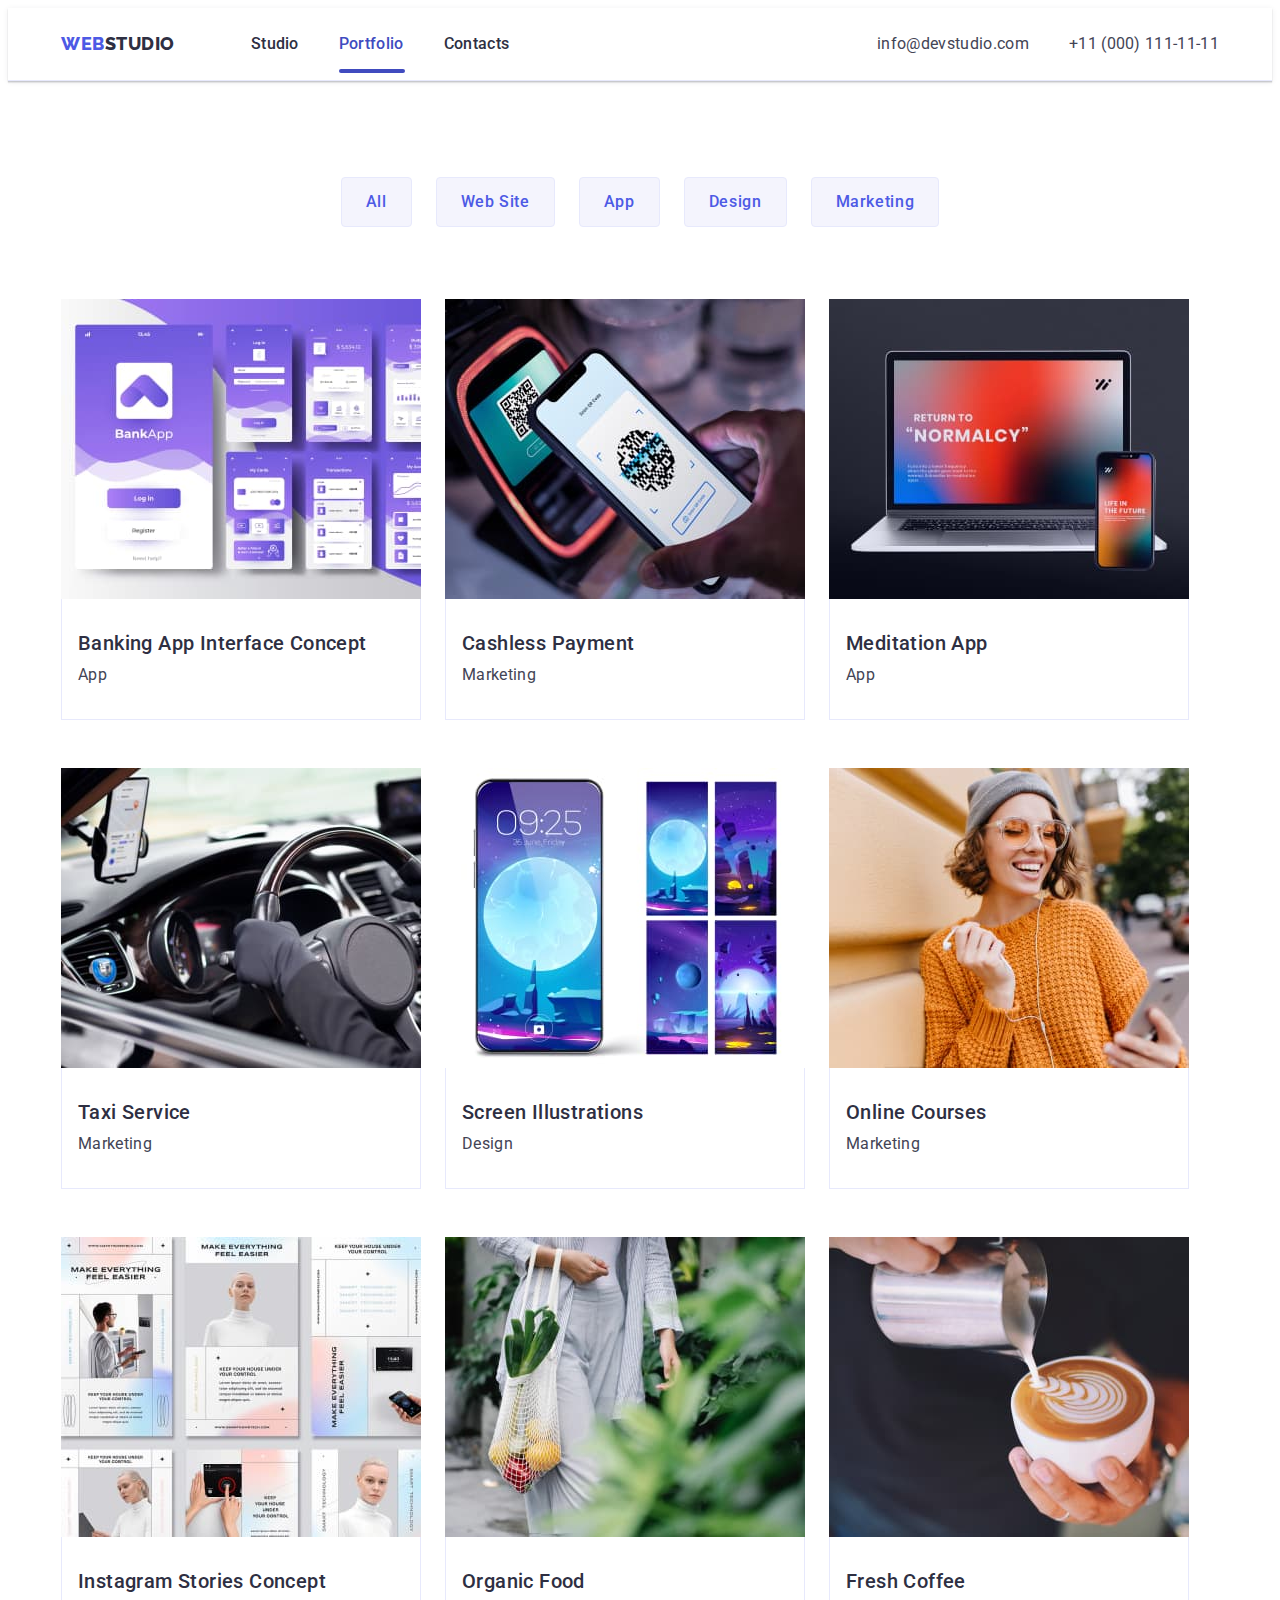
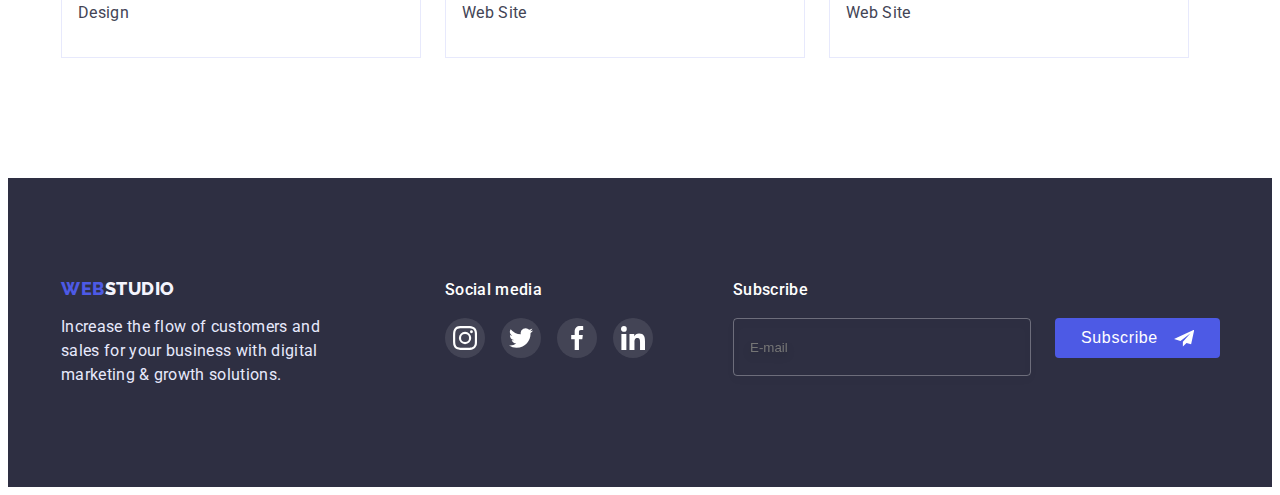
==== portfolio.html @ 54b56b66 "Initial commit" ====
<!DOCTYPE html>
<html lang="en">
  <head>
    <meta charset="UTF-8" />
    <meta http-equiv="X-UA-Compatible" content="IE=edge" />
    <meta name="viewport" content="width=device-width, initial-scale=1.0" />
    <title>WebStudio</title>
    <link rel="preconnect" href="https://fonts.googleapis.com" />
    <link rel="preconnect" href="https://fonts.gstatic.com" crossorigin />
    <link
      href="https://fonts.googleapis.com/css2?family=Raleway:wght@800&family=Roboto:wght@400;500;700;900&display=swap"
      rel="stylesheet"
    />
    <link
      rel="stylesheet"
      href="https://cdnjs.cloudflare.com/ajax/libs/modern-normalize/1.1.0/modern-normalize.min.css"
      integrity="sha512-wpPYUAdjBVSE4KJnH1VR1HeZfpl1ub8YT/NKx4PuQ5NmX2tKuGu6U/JRp5y+Y8XG2tV+wKQpNHVUX03MfMFn9Q=="
      crossorigin="anonymous"
      referrerpolicy="no-referrer"
    />
    <link rel="stylesheet" href="./css/styles.css" />
  </head>
  <body>
    <header class="header header-portfolio">
      <div class="container header-container">
        <nav class="header-nav">
          <a href="./index.html" class="logo-header link"
            >Web<span class="studio">Studio</span></a
          >
          <ul class="mune list portfolio-mune">
            <li><a href="./index.html" class="nav link">Studio</a></li>
            <li>
              <a href="./portfolio.html" class="nav link portfolio-nav"
                >Portfolio</a
              >
            </li>
            <li><a href="" class="nav link">Contacts</a></li>
          </ul>
        </nav>
        <address class="address">
          <ul class="mail-tel list">
            <li>
              <a href="mailto:info@devstudio.com" class="address-link link"
                >info@devstudio.com</a
              >
            </li>
            <li>
              <a href="tel:+110001111111" class="address-link link"
                >+11 (000) 111-11-11</a
              >
            </li>
          </ul>
        </address>
      </div>
    </header>
    <main>
      <section class="portfolio">
        <div class="container">
          <h1 hidden>portfolio</h1>
          <ul class="mune-btn list">
            <li class="portfolio-li">
              <button type="button" class="portfolio-btn">All</button>
            </li>
            <li class="portfolio-li">
              <button type="button" class="portfolio-btn">Web Site</button>
            </li>
            <li class="portfolio-li">
              <button type="button" class="portfolio-btn">App</button>
            </li>
            <li class="portfolio-li">
              <button type="button" class="portfolio-btn">Design</button>
            </li>
            <li class="portfolio-li btn-marketing">
              <button type="button" class="portfolio-btn">Marketing</button>
            </li>
          </ul>
          <ul class="portfolio-list list">
            <li class="portfolio-item">
              <a href="" class="link">
                <div class="portfolio-img-container">
                  <img
                    src="./images/banking-app.jpg"
                    alt="banking app"
                    width="360"
                    height="300"
                  />
                  <p class="portfolio-img-text">
                    14 Stylish and User-Friendly App Design Concepts · Task
                    Manager App · Calorie Tracker App · Exotic Fruit Ecommerce
                    App · Cloud Storage App
                  </p>
                </div>
                <div class="portfolio-blok">
                  <h2 class="portfolio-title">Banking App Interface Concept</h2>
                  <p class="portfolio-text">App</p>
                </div></a
              >
            </li>
            <li class="portfolio-item">
              <a href="" class="link">
                <div class="portfolio-img-container">
                  <img
                    src="./images/cashless-payment.jpg"
                    alt="cashless payment"
                    width="360"
                    height="300"
                  />
                  <p class="portfolio-img-text">
                    14 Stylish and User-Friendly App Design Concepts · Task
                    Manager App · Calorie Tracker App · Exotic Fruit Ecommerce
                    App · Cloud Storage App
                  </p>
                </div>
                <div class="portfolio-blok">
                  <h2 class="portfolio-title">Cashless Payment</h2>
                  <p class="portfolio-text">Marketing</p>
                </div></a
              >
            </li>
            <li class="portfolio-item">
              <a href="" class="link">
                <div class="portfolio-img-container">
                  <img
                    src="./images/meditaion-app.jpg"
                    alt="phone_and_computer"
                    width="360"
                    height="300"
                  />
                  <p class="portfolio-img-text">
                    14 Stylish and User-Friendly App Design Concepts · Task
                    Manager App · Calorie Tracker App · Exotic Fruit Ecommerce
                    App · Cloud Storage App
                  </p>
                </div>
                <div class="portfolio-blok">
                  <h2 class="portfolio-title">Meditation App</h2>
                  <p class="portfolio-text">App</p>
                </div></a
              >
            </li>
            <li class="portfolio-item">
              <a href="" class="link">
                <div class="portfolio-img-container">
                  <img
                    src="./images/taxi-service.jpg"
                    alt="car"
                    width="360"
                    height="300"
                  />
                  <p class="portfolio-img-text">
                    14 Stylish and User-Friendly App Design Concepts · Task
                    Manager App · Calorie Tracker App · Exotic Fruit Ecommerce
                    App · Cloud Storage App
                  </p>
                </div>
                <div class="portfolio-blok">
                  <h2 class="portfolio-title">Taxi Service</h2>
                  <p class="portfolio-text">Marketing</p>
                </div></a
              >
            </li>
            <li class="portfolio-item">
              <a href="" class="link">
                <div class="portfolio-img-container">
                  <img
                    src="./images/screen.jpg"
                    alt="phone"
                    width="360"
                    height="300"
                  />
                  <p class="portfolio-img-text">
                    14 Stylish and User-Friendly App Design Concepts · Task
                    Manager App · Calorie Tracker App · Exotic Fruit Ecommerce
                    App · Cloud Storage App
                  </p>
                </div>
                <div class="portfolio-blok">
                  <h2 class="portfolio-title">Screen Illustrations</h2>
                  <p class="portfolio-text">Design</p>
                </div></a
              >
            </li>
            <li class="portfolio-item">
              <a href="" class="link">
                <div class="portfolio-img-container">
                  <img
                    src="./images/online-courses.jpg"
                    alt="girl with phone"
                    width="360"
                    height="300"
                  />
                  <p class="portfolio-img-text">
                    14 Stylish and User-Friendly App Design Concepts · Task
                    Manager App · Calorie Tracker App · Exotic Fruit Ecommerce
                    App · Cloud Storage App
                  </p>
                </div>
                <div class="portfolio-blok">
                  <h2 class="portfolio-title">Online Courses</h2>
                  <p class="portfolio-text">Marketing</p>
                </div></a
              >
            </li>
            <li class="portfolio-item">
              <a href="" class="link">
                <div class="portfolio-img-container">
                  <img
                    src="./images/instagram-stories.jpg"
                    alt="instagram stories"
                    width="360"
                    height="300"
                  />
                  <p class="portfolio-img-text">
                    14 Stylish and User-Friendly App Design Concepts · Task
                    Manager App · Calorie Tracker App · Exotic Fruit Ecommerce
                    App · Cloud Storage App
                  </p>
                </div>
                <div class="portfolio-blok">
                  <h2 class="portfolio-title">Instagram Stories Concept</h2>
                  <p class="portfolio-text">Design</p>
                </div></a
              >
            </li>
            <li class="portfolio-item">
              <a href="" class="link">
                <div class="portfolio-img-container">
                  <img
                    src="./images/organic-food.jpg"
                    alt="organic food"
                    width="360"
                    height="300"
                  />
                  <p class="portfolio-img-text">
                    14 Stylish and User-Friendly App Design Concepts · Task
                    Manager App · Calorie Tracker App · Exotic Fruit Ecommerce
                    App · Cloud Storage App
                  </p>
                </div>
                <div class="portfolio-blok">
                  <h2 class="portfolio-title">Organic Food</h2>
                  <p class="portfolio-text">Web Site</p>
                </div></a
              >
            </li>
            <li class="portfolio-item">
              <a href="" class="link">
                <div class="portfolio-img-container">
                  <img
                    src="./images/coffee.jpg"
                    alt="coffee"
                    width="360"
                    height="300"
                  />
                  <p class="portfolio-img-text">
                    14 Stylish and User-Friendly App Design Concepts · Task
                    Manager App · Calorie Tracker App · Exotic Fruit Ecommerce
                    App · Cloud Storage App
                  </p>
                </div>
                <div class="portfolio-blok">
                  <h2 class="portfolio-title">Fresh Coffee</h2>
                  <p class="portfolio-text">Web Site</p>
                </div></a
              >
            </li>
          </ul>
        </div>
      </section>
    </main>
    <footer class="footer section">
      <div class="container footer-container">
        <div class="footer-container-icon">
          <a href="./index.html" class="logo-footer link"
            >Web<span class="footer-studio">Studio</span></a
          >
          <p class="footer-text">
            Increase the flow of customers and sales for your business with
            digital marketing & growth solutions.
          </p>
        </div>
        <div class="footer-soc-container">
          <h2 class="footer-title">Social media</h2>
          <ul class="footer-soc-list list">
            <li class="fotter-soc-item">
              <a href="" class="footer-soc-link">
                <svg width="24" height="24" class="footer-soc">
                  <use href="./images/icons.svg#icon-instagram"></use>
                </svg>
              </a>
            </li>
            <li class="fotter-soc-item">
              <a href="" class="footer-soc-link">
                <svg width="24" height="24" class="footer-soc">
                  <use href="./images/icons.svg#icon-twitter"></use>
                </svg>
              </a>
            </li>
            <li class="fotter-soc-item">
              <a href="" class="footer-soc-link">
                <svg width="24" height="24" class="footer-soc">
                  <use href="./images/icons.svg#icon-facebook"></use>
                </svg>
              </a>
            </li>
            <li class="fotter-soc-item">
              <a href="" class="footer-soc-link">
                <svg width="24" height="24" class="footer-soc">
                  <use href="./images/icons.svg#icon-linkedin"></use>
                </svg>
              </a>
            </li>
          </ul>
        </div>
        <div class="fotter-subscribe">
          <h2 class="subscribe-title">Subscribe</h2>
          <form class="input-container">
            <input
              type="text"
              class="input-footer"
              name="e-mail"
              id="e-mail"
              placeholder="E-mail"
            />
            <button type="submit" class="footer-btn">
              Subscribe
              <svg class="icon-send">
                <use href="./images/icons.svg#icon-send"></use>
              </svg>
            </button>
          </form>
        </div>
      </div>
    </footer>
  </body>
</html>
---- css/styles.css ----
:root {
  --contactscolor: #434455;
  --navcolor: #2e2f42;
}

.visually-hidden {
  position: absolute;
  width: 1px;
  height: 1px;
  margin: -1px;
  border: 0;
  padding: 0;

  white-space: nowrap;
  clip-path: inset(100%);
  clip: rect(0 0 0 0);
  overflow: hidden;
}
p,
h1,
h2,
h3,
h4,
h5,
h6 {
  margin: 0;
}
ul {
  padding-left: 0;
  margin: 0;
}
img {
  display: block;
  width: 100%;
  height: auto;
}
body {
  font-family: "Roboto", sans-serif;
  color: #434455;
}
.container {
  width: 1158px;
  padding-left: 15px;
  padding-right: 15px;
  margin: 0 auto;
}
.list {
  list-style: none;
}
.link {
  text-decoration: none;
}

/* logo */
.logo-header {
  font-family: "Raleway", sans-serif;
  font-weight: 800;
  font-size: 18px;
  line-height: 1.17;
  letter-spacing: 0.03em;
  color: #4d5ae5;
  text-transform: uppercase;
}
.studio {
  color: #2e2f42;
}
/* header */

.header {
  background-color: #ffffff;
}
.header-portfolio {
  box-shadow: 0px 2px 1px rgba(46, 47, 66, 0.08),
    0px 1px 1px rgba(46, 47, 66, 0.16), 0px 1px 6px rgba(46, 47, 66, 0.08);
}
.nav {
  font-weight: 500;
  font-size: 16px;
  line-height: 1.5;
  letter-spacing: 0.02em;
  color: var(--navcolor);
  padding-top: 24px;
  padding-bottom: 24px;
  transition: color 250ms cubic-bezier(0.4, 0, 0.2, 1);
}
.studio-nav {
  color: #404bbf;
}
.studio-menu::after {
  content: "";
  position: absolute;
  top: 49px;
  margin-top: 20px;
  width: 48px;
  height: 4px;
  background-color: #404bbf;
  border-radius: 2px;
}
.address-link {
  font-weight: 400;
  font-size: 16px;
  line-height: 1.5;
  letter-spacing: 0.02em;
  color: var(--contactscolor);
  transition: color 250ms cubic-bezier(0.4, 0, 0.2, 1);
}
.address {
  font-style: normal;
  margin-left: auto;
}
.nav:hover,
.nav:focus {
  color: #404bbf;
}
.address-link:hover,
.address-link:focus {
  color: #404bbf;
}
.header {
  border-bottom: 1px solid#e7e9fc;
}
.header-nav {
  display: flex;
  align-items: center;
}
.mune {
  display: flex;
  gap: 40px;
  margin-left: 76px;
}
.header-container {
  display: flex;
}
.mail-tel {
  display: flex;
  gap: 40px;
  padding-top: 24px;
  padding-bottom: 24px;
}
/*  hero */
.hero {
  max-width: 1440px;
  background-color: #2e2f42;
  background-image: linear-gradient(
      rgba(46, 47, 66, 0.7),
      rgba(46, 47, 66, 0.7)
    ),
    url(../images/hero-bg.jpg);
  background-repeat: no-repeat;
  background-position: center;
  padding-top: 185px;
  padding-bottom: 185px;
  margin: 0 auto;
}
.hero-title {
  width: 496px;
  margin: auto;
  font-weight: 700;
  font-size: 56px;
  line-height: 1.07;
  text-align: center;
  letter-spacing: 0.02em;
  color: #ffffff;
}
.btn {
  min-width: 169px;
  height: 56px;
  font-family: "Roboto", sans-serif;
  font-weight: 500;
  font-size: 16px;
  line-height: 1.5;
  display: flex;
  align-items: center;
  letter-spacing: 0.04em;
  color: #ffffff;
  background: #4d5ae5;
  box-shadow: 0px 4px 4px rgba(0, 0, 0, 0.15);
  cursor: pointer;
  padding-left: 32px;
  margin: auto;
  margin-top: 48px;
  border-radius: 4px;
  border: 1px solid#4d5ae5;
  transition: background-color 250ms cubic-bezier(0.4, 0, 0.2, 1),
    border-color 250ms cubic-bezier(0.4, 0, 0.2, 1);
}
.btn:hover,
.btn:focus {
  background-color: #404bbf;
  box-shadow: 0px 4px 4px rgba(0, 0, 0, 0.15);
  border: 1px solid#404bbf;
}
/* section */
.advantages {
  background-color: #ffffff;
  padding-bottom: 60px;
  padding-top: 120px;
}

.section-title {
  font-weight: 500;
  font-size: 20px;
  line-height: 1.2;
  letter-spacing: 0.02em;
  color: #2e2f42;
  margin-bottom: 8px;
}
.section-text {
  font-size: 16px;
  line-height: 1.5;
  letter-spacing: 0.02em;
  color: #434455;
}
.section-list {
  display: flex;
  margin: auto;
}

.section-lis {
  width: 264px;
  margin: 0 24px 0 0;
}
.lis {
  margin-right: 0;
}
.advanteges-icons-container {
  width: 264px;
  height: 112px;
  border-radius: 4px;
  background-color: #f4f4fd;
  border: 1px solid#f4f4fd;
  margin-bottom: 8px;
  padding: 24px 100px;
}

/* What are we doing */
.work {
  background-color: #ffffff;
  padding-top: 60px;
  padding-bottom: 120px;
}
.work-title {
  min-width: 323px;

  margin: 0 auto;
  font-weight: 700;
  font-size: 36px;
  line-height: 1.11;
  text-align: center;
  letter-spacing: 0.02em;
  text-transform: capitalize;
  color: #2e2f42;
}
.work-list {
  margin-top: 72px;
  display: flex;
  gap: 24px;
}

/* team */
.team {
  background: #f4f4fd;
  padding-top: 120px;
  padding-bottom: 120px;
}
.team-title {
  margin-bottom: 72px;
  font-weight: 700;
  font-size: 36px;
  line-height: 1.11;
  text-align: center;
  letter-spacing: 0.02em;
  text-transform: capitalize;
  color: #2e2f42;
}
.team-member {
  font-weight: 500;
  font-size: 20px;
  line-height: 1.2;
  text-align: center;
  letter-spacing: 0.02em;
  color: #2e2f42;
  margin-bottom: 8px;
}
.team-text {
  font-weight: 400;
  font-size: 16px;
  line-height: 1.5;
  text-align: center;
  letter-spacing: 0.02em;
  color: #434455;
  margin-bottom: 8px;
}
.team-list {
  display: flex;
}
.team-lis {
  margin: 0 24px 0 0;
  box-shadow: 0px 1px 6px rgba(46, 47, 66, 0.08),
    0px 1px 1px rgba(46, 47, 66, 0.16), 0px 2px 1px rgba(46, 47, 66, 0.08);
  border-radius: 0px 0px 4px 4px;
}
.contur {
  background-color: #ffffff;
  padding: 32px 16px;
}
.team-soc-list {
  display: flex;
  justify-content: center;
  gap: 24px;
}
.team-soc-item {
  width: 40px;
  height: 40px;
}
.team-soc-link {
  width: 100%;
  height: 100%;
  border-radius: 50%;
  background-color: #4d5ae5;
  display: flex;
  align-items: center;
  justify-content: center;
  transition: background-color 250ms cubic-bezier(0.4, 0, 0.2, 1);
}
.team-soc {
  fill: #ffffff;
}
.team-soc-link:hover,
.team-soc-link:focus {
  background-color: #404bbf;
}
/* customers */
.customers {
  padding-top: 130px;
  padding-bottom: 130px;
}
.customers-title {
  font-family: "Roboto";
  font-style: normal;
  font-weight: 700;
  font-size: 36px;
  line-height: 1, 11;
  text-align: center;
  letter-spacing: 0.02em;
  margin-bottom: 72px;
  color: #2e2f42;
}
.customers-list-icon {
  display: flex;
  gap: 24px;
}

.customers-link-icon {
  width: 168px;
  height: 88px;
  display: block;
  border: 1px solid#8e8f99;
  border-radius: 4px;
  padding: 16px 32px 16px 32px;
  transition: border-color 250ms cubic-bezier(0.4, 0, 0.2, 1);
}

.customers-icon {
  fill: #8e8f99;
  transition: fill 250ms cubic-bezier(0.4, 0, 0.2, 1);
}
.customers-link-icon:hover,
.customers-link-icon:focus {
  border: 1px solid #404bbf;
}
.customers-link-icon:hover .customers-icon {
  fill: #404bbf;
}
.customers-link-icon:focus .customers-icon {
  fill: #404bbf;
}
/* footer */
.footer {
  background: #2e2f42;
  padding-top: 100px;
  padding-bottom: 100px;
}
.footer-text {
  margin-top: 16px;
  width: 264px;
  font-weight: 400;
  font-size: 16px;
  line-height: 1.5;
  letter-spacing: 0.02em;
  color: #e7e9fc;
}
.logo-footer {
  font-family: "Raleway", sans-serif;
  font-weight: 800;
  font-size: 18px;
  line-height: 1.17;
  letter-spacing: 0.03em;
  color: #4d5ae5;
  text-transform: uppercase;
}
.footer-studio {
  color: #f4f4fd;
}
.footer-container {
  display: flex;
}
.footer-title {
  font-weight: 500;
  font-size: 16px;
  line-height: 1.5;
  letter-spacing: 0.02em;
  color: #ffffff;
  margin-bottom: 16px;
}
.footer-soc-container {
  margin-left: 120px;
}
.footer-soc-list {
  display: flex;
  gap: 16px;
}
.footer-soc-item {
  height: 40px;
  width: 40px;
  border-radius: 50%;
}
.footer-soc-link {
  width: 40px;
  height: 40px;
  border-radius: 50%;
  background-color: rgba(255, 255, 255, 0.1);
  display: flex;
  align-items: center;
  justify-content: center;
  transition: background-color 250ms cubic-bezier(0.4, 0, 0.2, 1);
}
.footer-soc {
  fill: #ffffff;
}
.footer-soc-link:hover,
.footer-soc-link:focus {
  background-color: #31d0aa;
}
.fotter-subscribe {
  margin-left: 80px;
}
.input-container {
  display: flex;
  gap: 24px;
}
.subscribe-title {
  font-weight: 500;
  font-size: 16px;
  line-height: 1.5;
  letter-spacing: 0.02em;
  color: #ffffff;
  margin-bottom: 16px;
}

.input-footer {
  width: 264px;
  height: 40px;
  background-color: transparent;
  border: 1px solid rgba(255, 255, 255, 0.3);
  filter: drop-shadow(0px 4px 4px rgba(0, 0, 0, 0.15));
  border-radius: 4px;
  color: #ffffff;
  outline: transparent;
  padding: 8px 16px;
}

.footer-btn {
  width: 165px;
  height: 40px;
  font-weight: 500;
  font-size: 16px;
  line-height: 1.5;
  display: flex;
  align-items: center;
  text-align: center;
  letter-spacing: 0.04em;
  color: #ffffff;
  background-color: #4d5ae5;
  border-radius: 4px;
  border-color: transparent;
  padding: 8px 24px;
  cursor: pointer;
  transition: background-color 250ms cubic-bezier(0.4, 0, 0.2, 1),
    border-color 250ms cubic-bezier(0.4, 0, 0.2, 1);
}
.footer-btn:hover,
.footer-btn:focus {
  background-color: #404bbf;
  box-shadow: 0px 4px 4px rgba(0, 0, 0, 0.15);
  border: 1px solid#404bbf;
}
.icon-send {
  width: 24px;
  height: 24px;
  margin-left: 16px;
  fill: #ffffff;
}

/* portfolio */
.portfolio-nav {
  color: #404bbf;
}
.portfolio-mune::after {
  content: "";
  position: absolute;
  top: 49px;
  margin-top: 20px;
  margin-left: 88px;
  width: 66px;
  height: 4px;
  background-color: #404bbf;
  border-radius: 2px;
}
.portfolio {
  padding-top: 96px;
  padding-bottom: 120px;
}
.portfolio-btn {
  padding: 12px 24px;
  font-family: "Roboto", sans-serif;
  font-weight: 500;
  font-size: 16px;
  line-height: 1.5;
  display: flex;
  align-items: center;
  text-align: center;
  letter-spacing: 0.04em;
  color: #4d5ae5;
  background: #f4f4fd;
  border-radius: 4px;
  border: 1px solid#e7e9fc;
  cursor: pointer;
  transition: background-color 250ms cubic-bezier(0.4, 0, 0.2, 1),
    border-color 250ms cubic-bezier(0.4, 0, 0.2, 1),
    box-shadow 250ms cubic-bezier(0.4, 0, 0.2, 1),
    color 250ms cubic-bezier(0.4, 0, 0.2, 1);
}

.portfolio-btn:hover,
.portfolio-btn:focus {
  color: #ffffff;
  background-color: #404bbf;
  box-shadow: 0px 3px 1px rgba(0, 0, 0, 0.1), 0px 2px 1px rgba(0, 0, 0, 0.08),
    0px 2px 2px rgba(0, 0, 0, 0.12);
  border-color: #404bbf;
}
.portfolio-title {
  font-weight: 500;
  font-size: 20px;
  line-height: 1.2;
  letter-spacing: 0.02em;
  color: #2e2f42;
  margin-bottom: 8px;
}
.portfolio-text {
  font-weight: 400;
  font-size: 16px;
  line-height: 1.5;
  letter-spacing: 0.02em;
  color: #434455;
}
.mune-btn {
  display: flex;
  margin-bottom: 72px;
  margin: auto;
  justify-content: center;
}

.portfolio-list {
  display: flex;
  flex-wrap: wrap;
  row-gap: 48px;
  column-gap: 24px;
  margin-top: 72px;
}
.portfolio-item {
  position: relative;
  transition: box-shadow 250ms cubic-bezier(0.4, 0, 0.2, 1);
}
.portfolio-item:focus,
.portfolio-item:hover {
  box-shadow: 0px 1px 6px rgba(46, 47, 66, 0.08),
    0px 1px 1px rgba(46, 47, 66, 0.16), 0px 2px 1px rgba(46, 47, 66, 0.08);
}
.portfolio-img-container {
  position: relative;
  overflow: hidden;
}
.portfolio-img-text {
  position: absolute;
  top: 0;
  font-family: "Roboto";
  font-style: normal;
  font-weight: 400;
  font-size: 16px;
  line-height: 1.5;
  letter-spacing: 0.02em;
  color: #f4f4fd;
  width: 360px;
  height: 100%;
  background-color: #4d5ae5;
  padding-top: 40px;
  padding-left: 24px;
  padding-right: 24px;
  padding-bottom: 164px;
  transform: translateY(100%);
  transition: transform 300ms linear;
}
.portfolio-item:hover .portfolio-img-text {
  transform: translateY(0);
}
.portfolio-blok {
  padding: 32px 16px 32px;
  border: 1px solid#e7e9fc;
  border-top: 0;
}
.portfolio-li {
  margin-right: 24px;
}
.btn-marketing {
  margin-right: 0;
}

.backdrop {
  display: flex;
  justify-content: center;
  align-items: center;
  position: fixed;
  top: 0;
  width: 100%;
  height: 100%;
  background-color: rgba(46, 47, 66, 0.4);
  transition: opacity 300ms linear, visibility 300ms linear;
}
.modal {
  position: absolute;
  width: 408px;
  min-height: 576px;
  background-color: #fcfcfc;
  box-shadow: 0px 1px 1px rgba(0, 0, 0, 0.14), 0px 1px 3px rgba(0, 0, 0, 0.12),
    0px 2px 1px rgba(0, 0, 0, 0.2);
  border-radius: 4px;
  padding: 24px;
  transform: scaleX(1);
  transition: transform 300ms linear;
}
.modal-buttom {
  position: absolute;
  right: 24px;
  top: 24px;
  display: inline-flex;
  justify-content: center;
  align-items: center;
  margin-left: auto;
  width: 24px;
  height: 24px;
  background-color: #e7e9fc;
  border-radius: 50%;
  border: 1px solid rgba(0, 0, 0, 0.1);
  cursor: pointer;
  transition: background-color 250ms cubic-bezier(0.4, 0, 0.2, 1),
    border-color 250ms cubic-bezier(0.4, 0, 0.2, 1);
}
.modal-icon {
  transition: fill 250ms cubic-bezier(0.4, 0, 0.2, 1);
}
.modal-buttom:hover,
.modal-buttom:focus {
  background-color: #404bbf;
  border-color: #404bbf;
}
.modal-buttom:hover .modal-icon {
  fill: #ffffff;
}
.modal-buttom:focus .modal-icon {
  fill: #ffffff;
}
.is-hidden {
  opacity: 0;
  visibility: hidden;
  pointer-events: none;
}
.backdrop.is-hidden .modal {
  transform: scaleX(0);
}

.modal-title {
  font-weight: 500;
  font-size: 16px;
  line-height: 1.5;
  text-align: center;
  letter-spacing: 0.02em;
  color: #2e2f42;
  margin-top: 34px;
  margin-bottom: 16px;
}
.modal-input {
  width: 100%;
  height: 40px;
  border: 1px solid rgba(33, 33, 33, 0.2);
  border-radius: 4px;
  outline: transparent;
  padding-left: 34px;
  color: #000000;
  transition: border-color 250ms cubic-bezier(0.4, 0, 0.2, 1);
}
.input-svg {
  position: relative;
}
.modal-input-icon {
  position: absolute;
  top: 8px;
  left: 16px;
  transition: fill 250ms cubic-bezier(0.4, 0, 0.2, 1);
}
.modal-input:checked,
.modal-input:focus,
.textarea:checked,
.textarea:focus {
  border-color: #4d5ae5;
}
.modal-input:checked + .modal-input-icon,
.modal-input:focus + .modal-input-icon {
  fill: #4d5ae5;
}
.textarea {
  width: 100%;
  height: 120px;
  font-weight: 400;
  font-size: 12px;
  line-height: 1.2;
  letter-spacing: 0.04em;
  border: 1px solid rgba(33, 33, 33, 0.2);
  border-radius: 4px;
  resize: none;
  outline: transparent;
  padding: 8px 16px;
  transition: border-color 250ms cubic-bezier(0.4, 0, 0.2, 1);
}
.textarea::placeholder {
  font-weight: 400;
  font-size: 12px;
  line-height: 1.2;
  letter-spacing: 0.04em;
  color: rgba(117, 117, 117, 0.5);
}
.modal-label {
  font-weight: 400;
  font-size: 12px;
  line-height: 1.2;
  letter-spacing: 0.04em;
  color: #8e8f99;
}
.modal-container {
  margin-top: 8px;
}
.textarea-container {
  margin-top: 8px;
}
.modal-btn {
  min-width: 169px;
  height: 56px;
  font-weight: 500;
  font-size: 16px;
  line-height: 1.5;
  align-items: center;
  text-align: center;
  letter-spacing: 0.04em;
  color: #ffffff;
  background-color: #4d5ae5;
  box-shadow: 0px 4px 4px rgba(0, 0, 0, 0.15);
  border-radius: 4px;
  border-color: transparent;
  padding: 16px 32px;
  margin: 24px auto;
  display: flex;
  align-items: center;
  justify-content: center;
  cursor: pointer;
  transition: background-color 250ms cubic-bezier(0.4, 0, 0.2, 1),
    border-color 250ms cubic-bezier(0.4, 0, 0.2, 1);
}
.modal-btn:hover,
.modal-btn:focus {
  background-color: #404bbf;
  box-shadow: 0px 4px 4px rgba(0, 0, 0, 0.15);
  border: 1px solid#404bbf;
}
.modal-text {
  font-weight: 400;
  font-size: 12px;
  line-height: 1.2;
  letter-spacing: 0.04em;
  color: #757575;
}
.modal-checkbox {
  margin-top: 16px;
}
.checkbox-label {
  font-weight: 400;
  font-size: 12px;
  line-height: 1.2;
  letter-spacing: 0.04em;
  color: #757575;
  display: flex;
  gap: 8px;
}
.checkbox-label::before {
  content: "";
  width: 16px;
  height: 16px;
  border: 1.25px solid #2e2f42;
  border-radius: 2px;
  display: block;
  transition: background-color 250ms cubic-bezier(0.4, 0, 0.2, 1),
    border 250ms cubic-bezier(0.4, 0, 0.2, 1);
}
.check-link {
  font-weight: 400;
  font-size: 12px;
  line-height: 1.2;
  letter-spacing: 0.04em;
  color: #4d5ae5;
}
.check-modal:checked + .checkbox-label::before {
  background-color: #404bbf;
  border: none;
  background-image: url(../images/chek.svg);
  background-repeat: no-repeat;
  background-position: center;
}
.check-modal:focus + .checkbox-label::before {
  border-color: #404bbf;
}
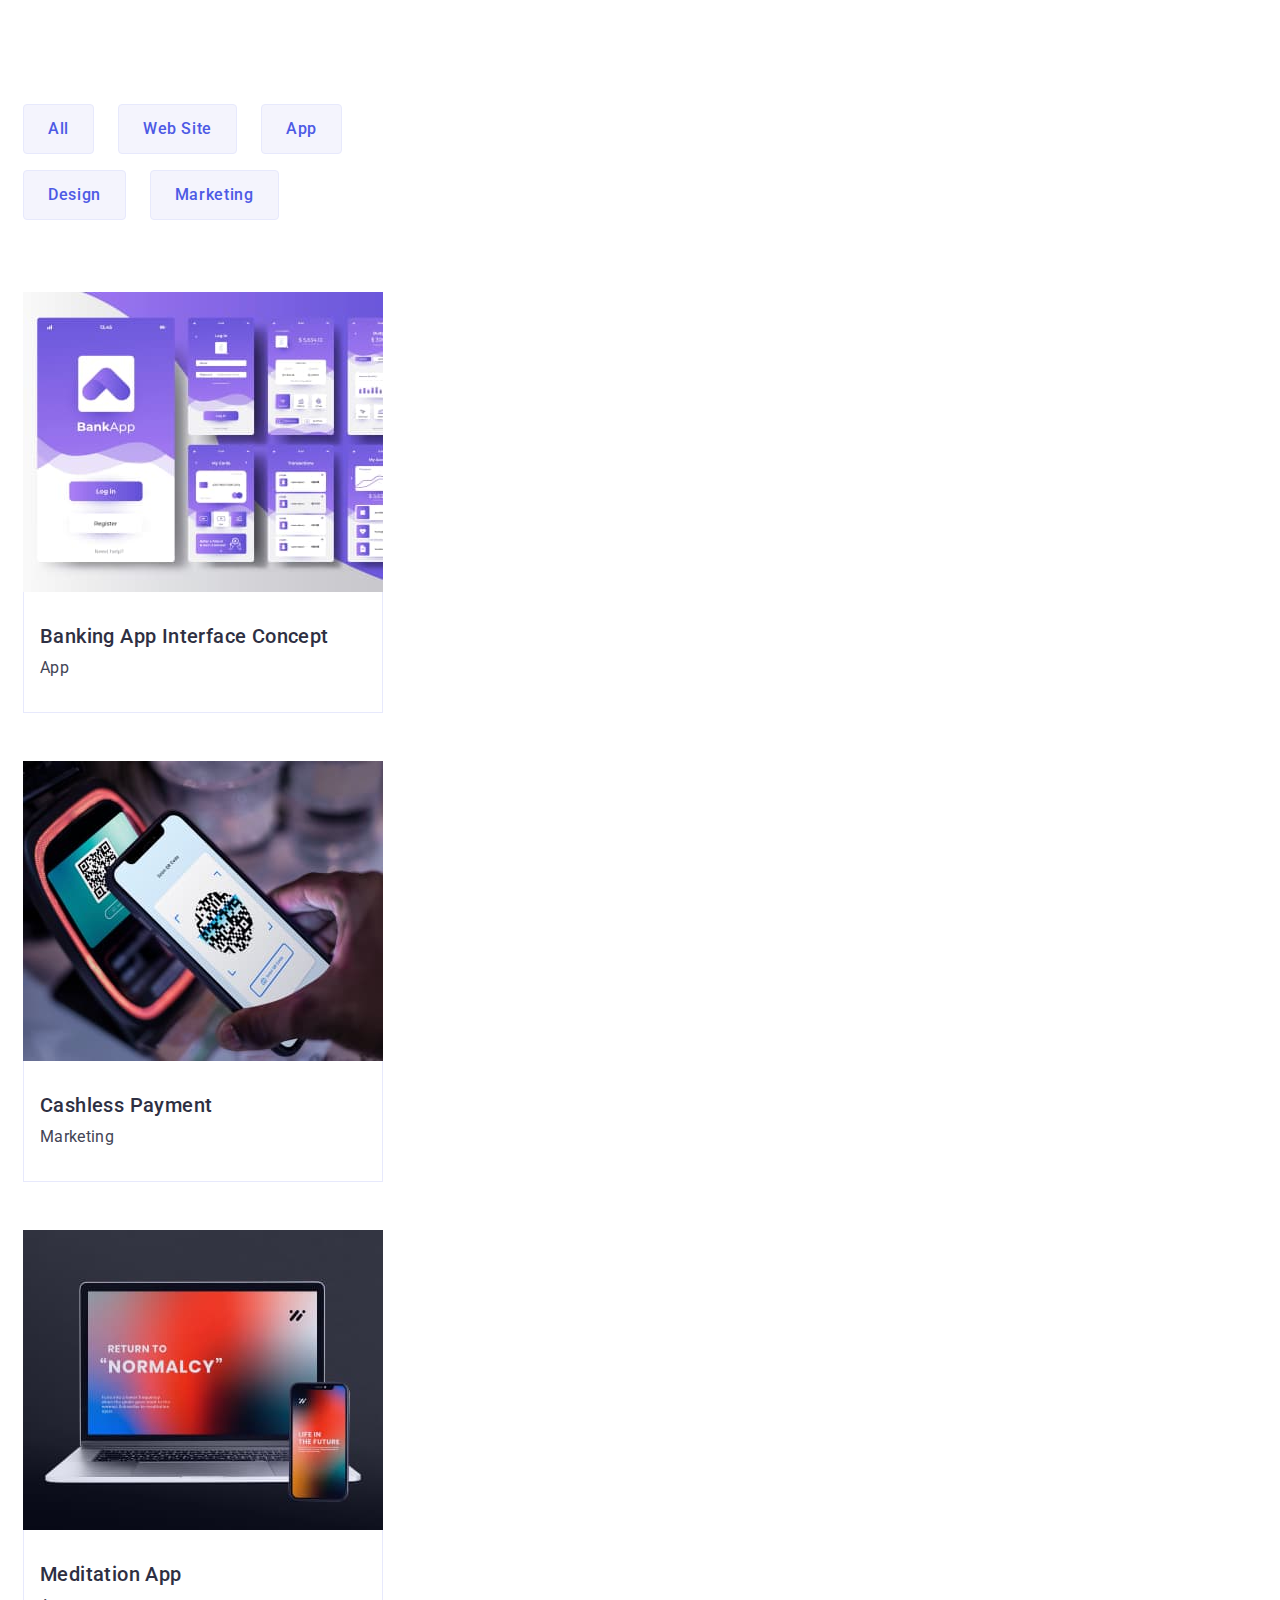
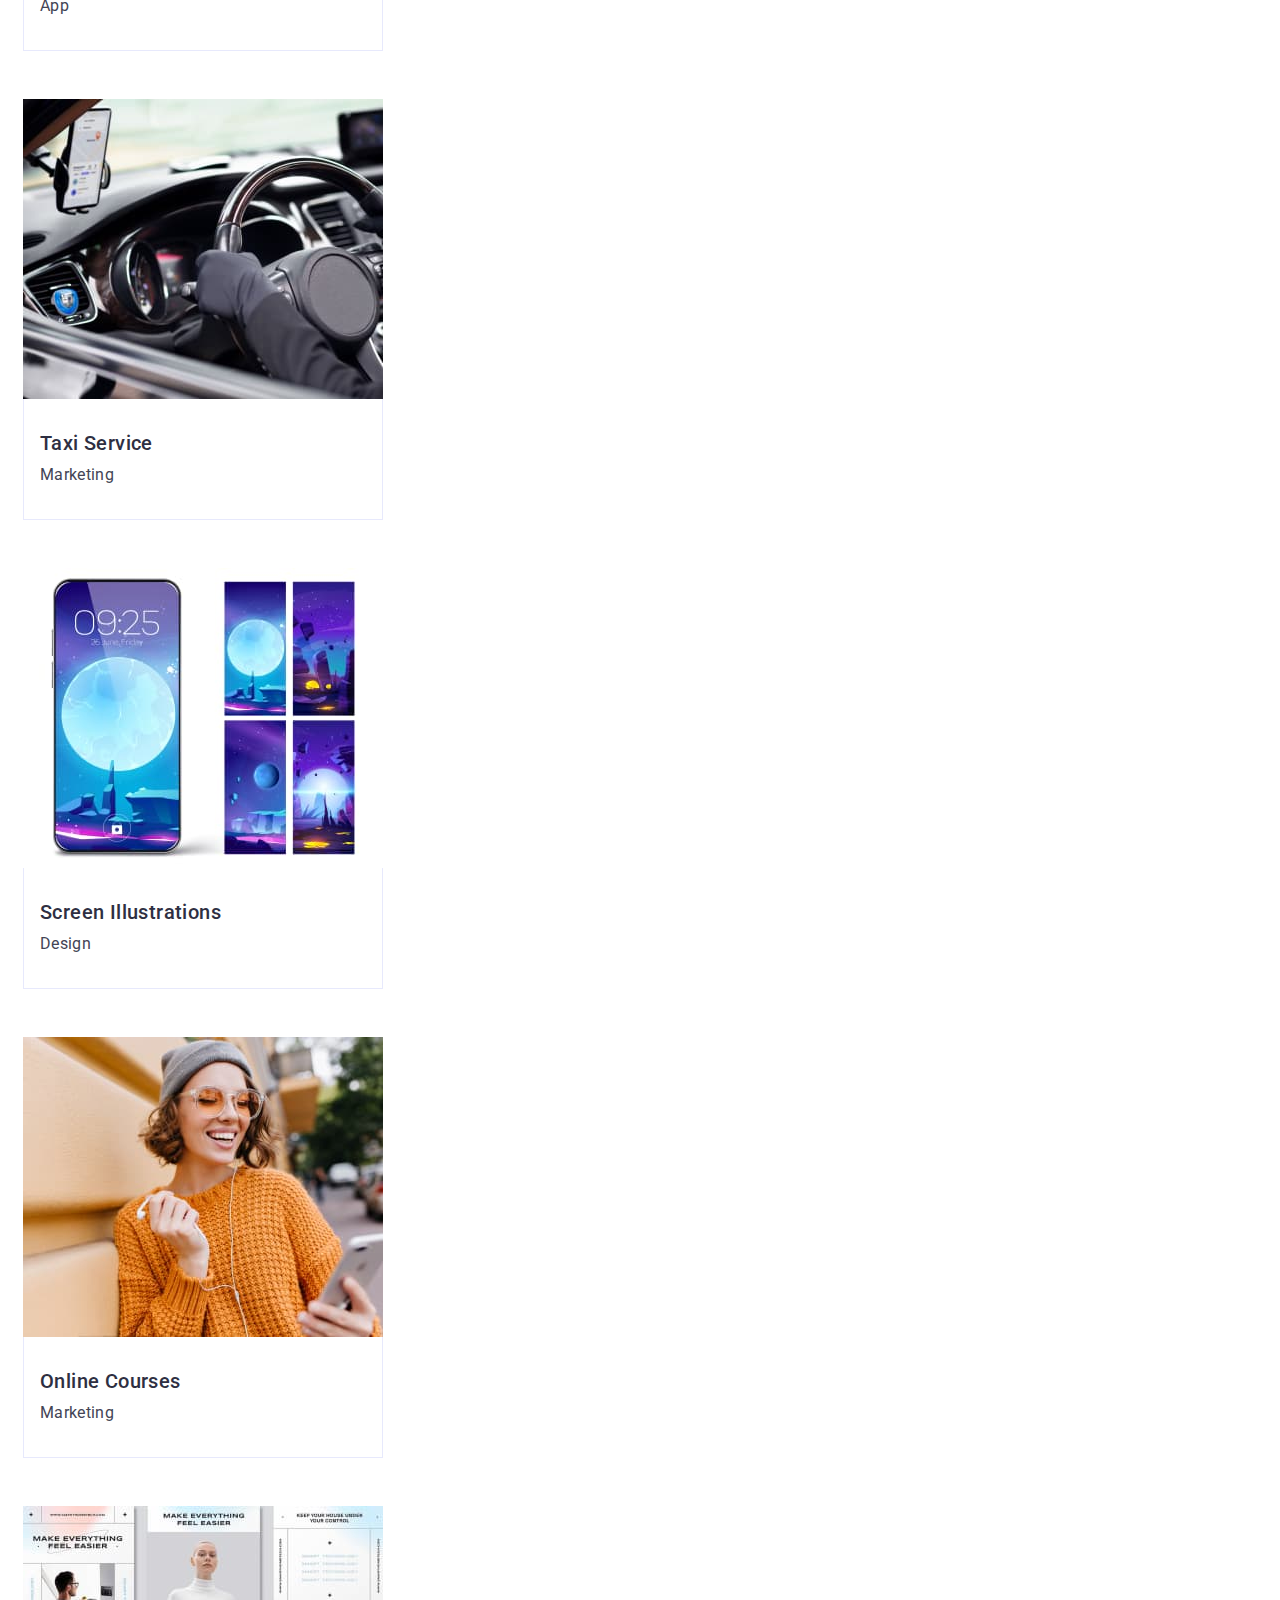
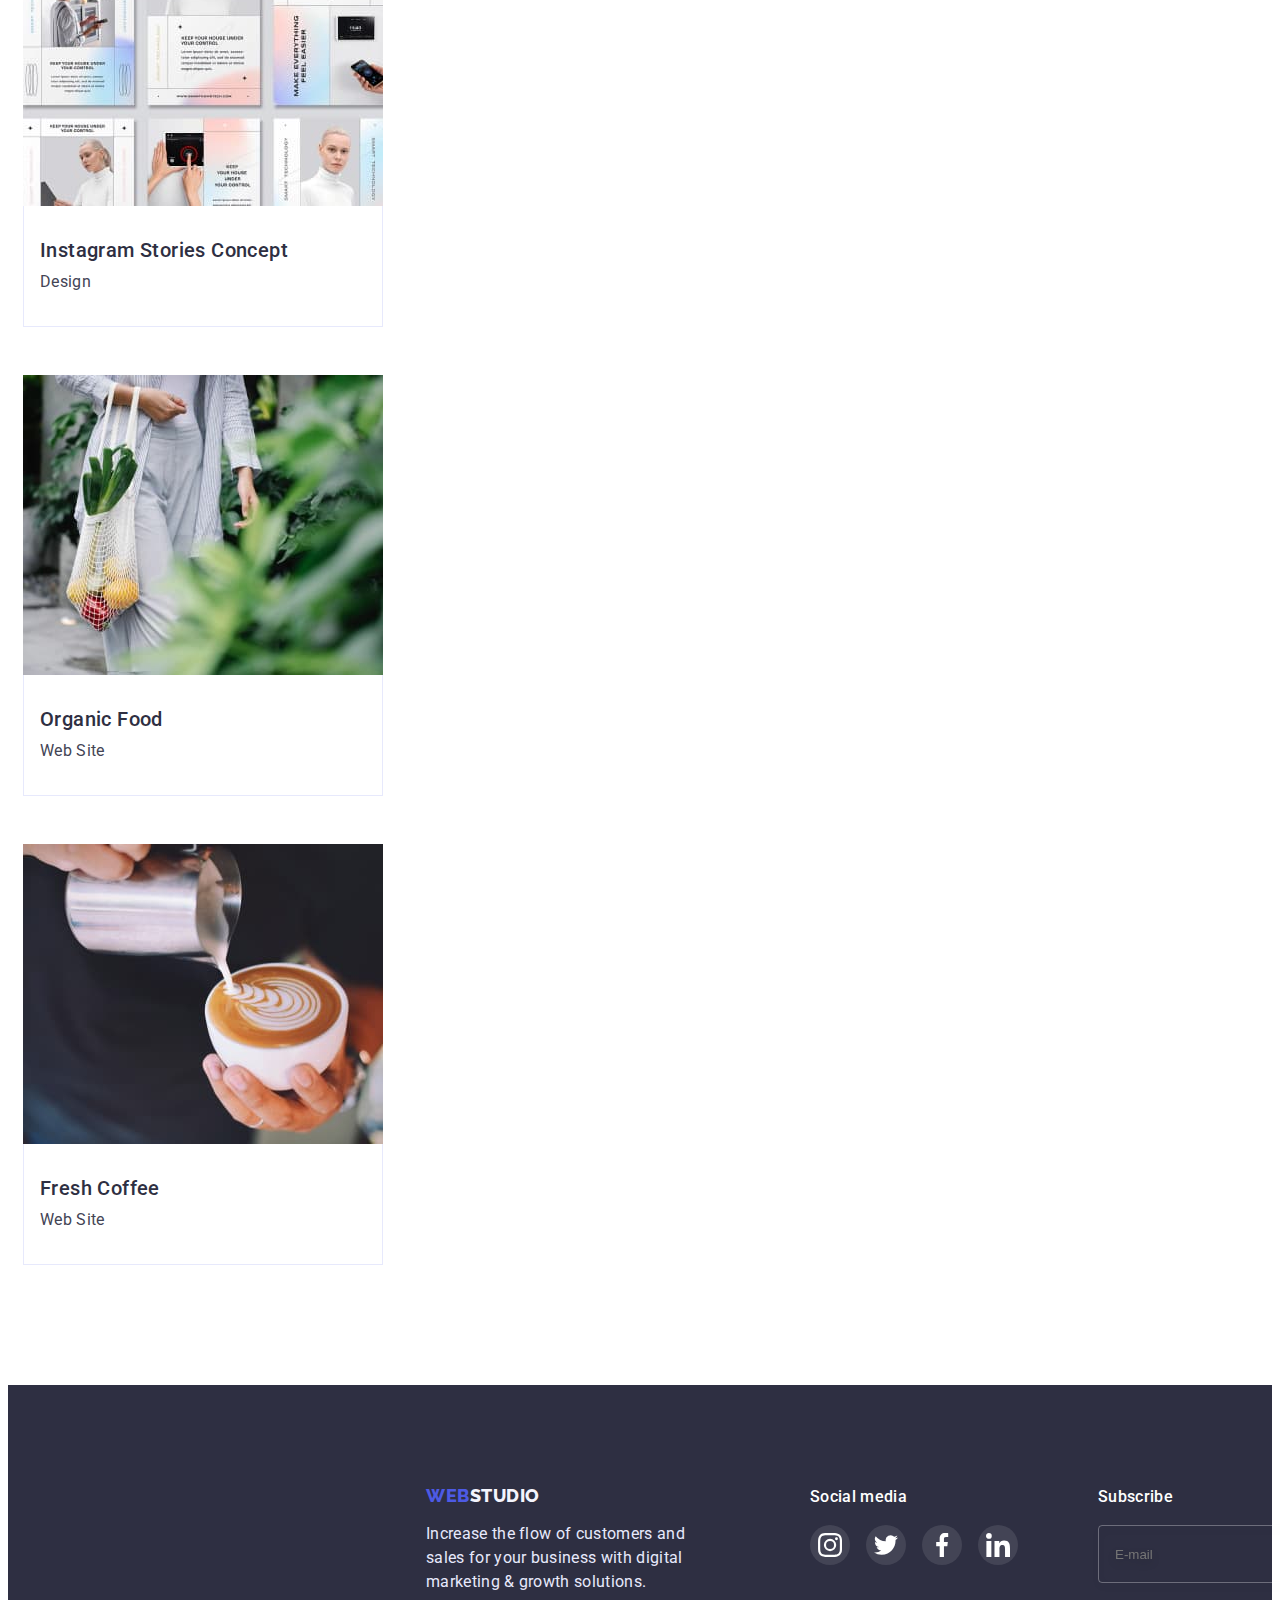
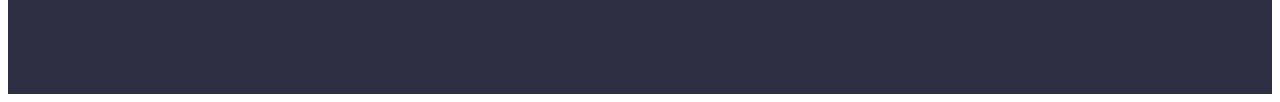
==== commit 1f09d9c0: "n" ====
--- a/portfolio.html
+++ b/portfolio.html
@@ -21,7 +21,7 @@
     <link rel="stylesheet" href="./css/styles.css" />
   </head>
   <body>
-    <header class="header header-portfolio">
+    <!-- <header class="header header-portfolio">
       <div class="container header-container">
         <nav class="header-nav">
           <a href="./index.html" class="logo-header link"
@@ -52,7 +52,7 @@
           </ul>
         </address>
       </div>
-    </header>
+    </header> -->
     <main>
       <section class="portfolio">
         <div class="container">
--- a/css/styles.css
+++ b/css/styles.css
@@ -39,7 +39,7 @@
   color: #434455;
 }
 .container {
-  width: 1158px;
+  width: 428px;
   padding-left: 15px;
   padding-right: 15px;
   margin: 0 auto;
@@ -139,7 +139,7 @@
 }
 /*  hero */
 .hero {
-  max-width: 1440px;
+  width: 396px;
   background-color: #2e2f42;
   background-image: linear-gradient(
       rgba(46, 47, 66, 0.7),
@@ -153,14 +153,16 @@
   margin: 0 auto;
 }
 .hero-title {
-  width: 496px;
+  max-width: 320px;
   margin: auto;
   font-weight: 700;
-  font-size: 56px;
-  line-height: 1.07;
+  font-size: 36px;
+  line-height: 1.1;
   text-align: center;
   letter-spacing: 0.02em;
   color: #ffffff;
+  margin-left: auto;
+  margin-right: auto;
 }
 .btn {
   min-width: 169px;
@@ -192,20 +194,29 @@
 }
 /* section */
 .advantages {
+  width: 396px;
   background-color: #ffffff;
-  padding-bottom: 60px;
-  padding-top: 120px;
-}
-
+  padding-bottom: 96px;
+  padding-top: 96px;
+  margin: 0 auto;
+}
+.advanteges-icons {
+  width: 0;
+  height: 0;
+}
 .section-title {
-  font-weight: 500;
-  font-size: 20px;
-  line-height: 1.2;
-  letter-spacing: 0.02em;
+  font-weight: 700;
+  font-size: 36px;
+  line-height: 1.1;
+  text-align: center;
+  letter-spacing: 0.02em;
+  text-transform: capitalize;
   color: #2e2f42;
   margin-bottom: 8px;
 }
 .section-text {
+  width: 396px;
+  font-weight: 500;
   font-size: 16px;
   line-height: 1.5;
   letter-spacing: 0.02em;
@@ -213,24 +224,16 @@
 }
 .section-list {
   display: flex;
+  flex-wrap: wrap;
   margin: auto;
+  row-gap: 72px;
 }
 
 .section-lis {
-  width: 264px;
-  margin: 0 24px 0 0;
+  width: 396px;
 }
 .lis {
   margin-right: 0;
-}
-.advanteges-icons-container {
-  width: 264px;
-  height: 112px;
-  border-radius: 4px;
-  background-color: #f4f4fd;
-  border: 1px solid#f4f4fd;
-  margin-bottom: 8px;
-  padding: 24px 100px;
 }
 
 /* What are we doing */
@@ -259,9 +262,11 @@
 
 /* team */
 .team {
+  width: 396px;
   background: #f4f4fd;
   padding-top: 120px;
   padding-bottom: 120px;
+  margin: 0 auto;
 }
 .team-title {
   margin-bottom: 72px;
@@ -293,9 +298,11 @@
 }
 .team-list {
   display: flex;
+  flex-wrap: wrap;
+  row-gap: 72px;
+  justify-content: center;
 }
 .team-lis {
-  margin: 0 24px 0 0;
   box-shadow: 0px 1px 6px rgba(46, 47, 66, 0.08),
     0px 1px 1px rgba(46, 47, 66, 0.16), 0px 2px 1px rgba(46, 47, 66, 0.08);
   border-radius: 0px 0px 4px 4px;
@@ -332,15 +339,19 @@
 }
 /* customers */
 .customers {
-  padding-top: 130px;
-  padding-bottom: 130px;
+  width: 396px;
+
+  padding-top: 96px;
+  padding-bottom: 96px;
+  margin-left: auto;
+  margin-right: auto;
 }
 .customers-title {
   font-family: "Roboto";
   font-style: normal;
   font-weight: 700;
   font-size: 36px;
-  line-height: 1, 11;
+  line-height: 1.1;
   text-align: center;
   letter-spacing: 0.02em;
   margin-bottom: 72px;
@@ -348,11 +359,13 @@
 }
 .customers-list-icon {
   display: flex;
-  gap: 24px;
+  flex-wrap: wrap;
+  row-gap: 72px;
+  column-gap: 16px;
 }
 
 .customers-link-icon {
-  width: 168px;
+  width: 190px;
   height: 88px;
   display: block;
   border: 1px solid#8e8f99;
@@ -518,6 +531,7 @@
   border-radius: 2px;
 }
 .portfolio {
+  width: 428px;
   padding-top: 96px;
   padding-bottom: 120px;
 }
@@ -566,10 +580,12 @@
   color: #434455;
 }
 .mune-btn {
-  display: flex;
+  min-width: 263px;
+  display: flex;
+  flex-wrap: wrap;
+  row-gap: 16px;
+  column-gap: 24px;
   margin-bottom: 72px;
-  margin: auto;
-  justify-content: center;
 }
 
 .portfolio-list {
@@ -620,9 +636,7 @@
   border: 1px solid#e7e9fc;
   border-top: 0;
 }
-.portfolio-li {
-  margin-right: 24px;
-}
+
 .btn-marketing {
   margin-right: 0;
 }
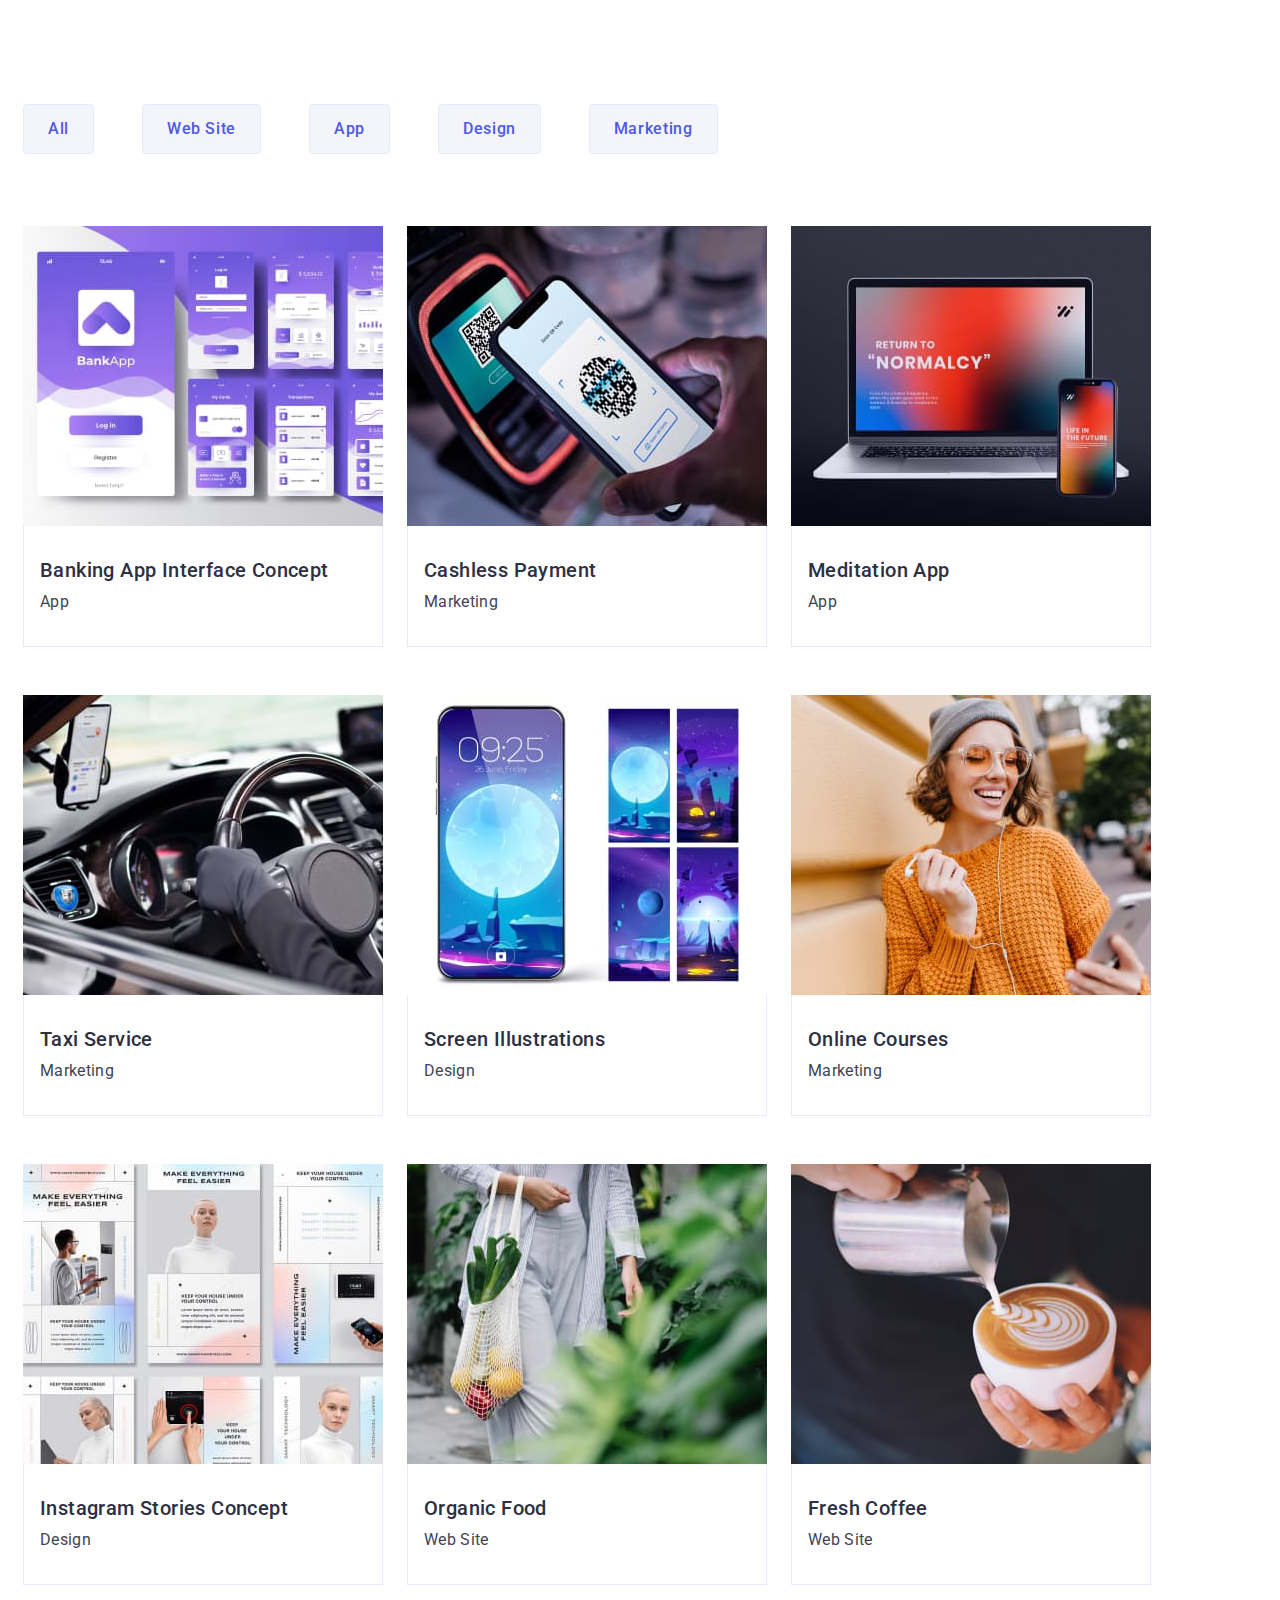
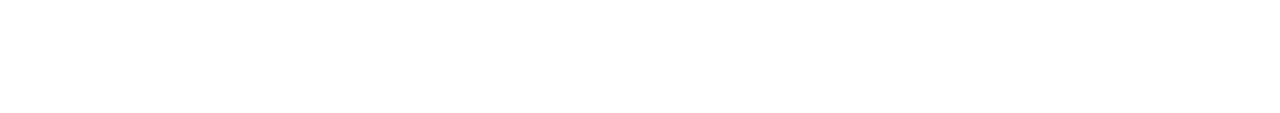
==== commit 5ec92f4d: "п" ====
--- a/portfolio.html
+++ b/portfolio.html
@@ -268,7 +268,7 @@
         </div>
       </section>
     </main>
-    <footer class="footer section">
+    <!-- <footer class="footer section">
       <div class="container footer-container">
         <div class="footer-container-icon">
           <a href="./index.html" class="logo-footer link"
@@ -331,6 +331,6 @@
           </form>
         </div>
       </div>
-    </footer>
+    </footer> -->
   </body>
 </html>
--- a/css/styles.css
+++ b/css/styles.css
@@ -39,7 +39,7 @@
   color: #434455;
 }
 .container {
-  width: 428px;
+  width: 100%;
   padding-left: 15px;
   padding-right: 15px;
   margin: 0 auto;
@@ -139,7 +139,7 @@
 }
 /*  hero */
 .hero {
-  width: 396px;
+  width: 428px;
   background-color: #2e2f42;
   background-image: linear-gradient(
       rgba(46, 47, 66, 0.7),
@@ -148,8 +148,8 @@
     url(../images/hero-bg.jpg);
   background-repeat: no-repeat;
   background-position: center;
-  padding-top: 185px;
-  padding-bottom: 185px;
+  padding-top: 112px;
+  padding-bottom: 112px;
   margin: 0 auto;
 }
 .hero-title {
@@ -180,7 +180,7 @@
   cursor: pointer;
   padding-left: 32px;
   margin: auto;
-  margin-top: 48px;
+  margin-top: 72px;
   border-radius: 4px;
   border: 1px solid#4d5ae5;
   transition: background-color 250ms cubic-bezier(0.4, 0, 0.2, 1),
@@ -238,6 +238,7 @@
 
 /* What are we doing */
 .work {
+  display: none;
   background-color: #ffffff;
   padding-top: 60px;
   padding-bottom: 120px;
@@ -262,10 +263,10 @@
 
 /* team */
 .team {
-  width: 396px;
+  width: 428px;
   background: #f4f4fd;
-  padding-top: 120px;
-  padding-bottom: 120px;
+  padding-top: 128px;
+  padding-bottom: 96px;
   margin: 0 auto;
 }
 .team-title {
@@ -312,6 +313,7 @@
   padding: 32px 16px;
 }
 .team-soc-list {
+  width: 100%;
   display: flex;
   justify-content: center;
   gap: 24px;
@@ -339,8 +341,7 @@
 }
 /* customers */
 .customers {
-  width: 396px;
-
+  width: 428px;
   padding-top: 96px;
   padding-bottom: 96px;
   margin-left: auto;
@@ -362,6 +363,8 @@
   flex-wrap: wrap;
   row-gap: 72px;
   column-gap: 16px;
+  width: 396px;
+  margin: 0 auto;
 }
 
 .customers-link-icon {
@@ -531,7 +534,6 @@
   border-radius: 2px;
 }
 .portfolio {
-  width: 428px;
   padding-top: 96px;
   padding-bottom: 120px;
 }
@@ -580,7 +582,6 @@
   color: #434455;
 }
 .mune-btn {
-  min-width: 263px;
   display: flex;
   flex-wrap: wrap;
   row-gap: 16px;
@@ -636,11 +637,12 @@
   border: 1px solid#e7e9fc;
   border-top: 0;
 }
-
+.portfolio-li {
+  margin-right: 24px;
+}
 .btn-marketing {
   margin-right: 0;
 }
-
 .backdrop {
   display: flex;
   justify-content: center;
